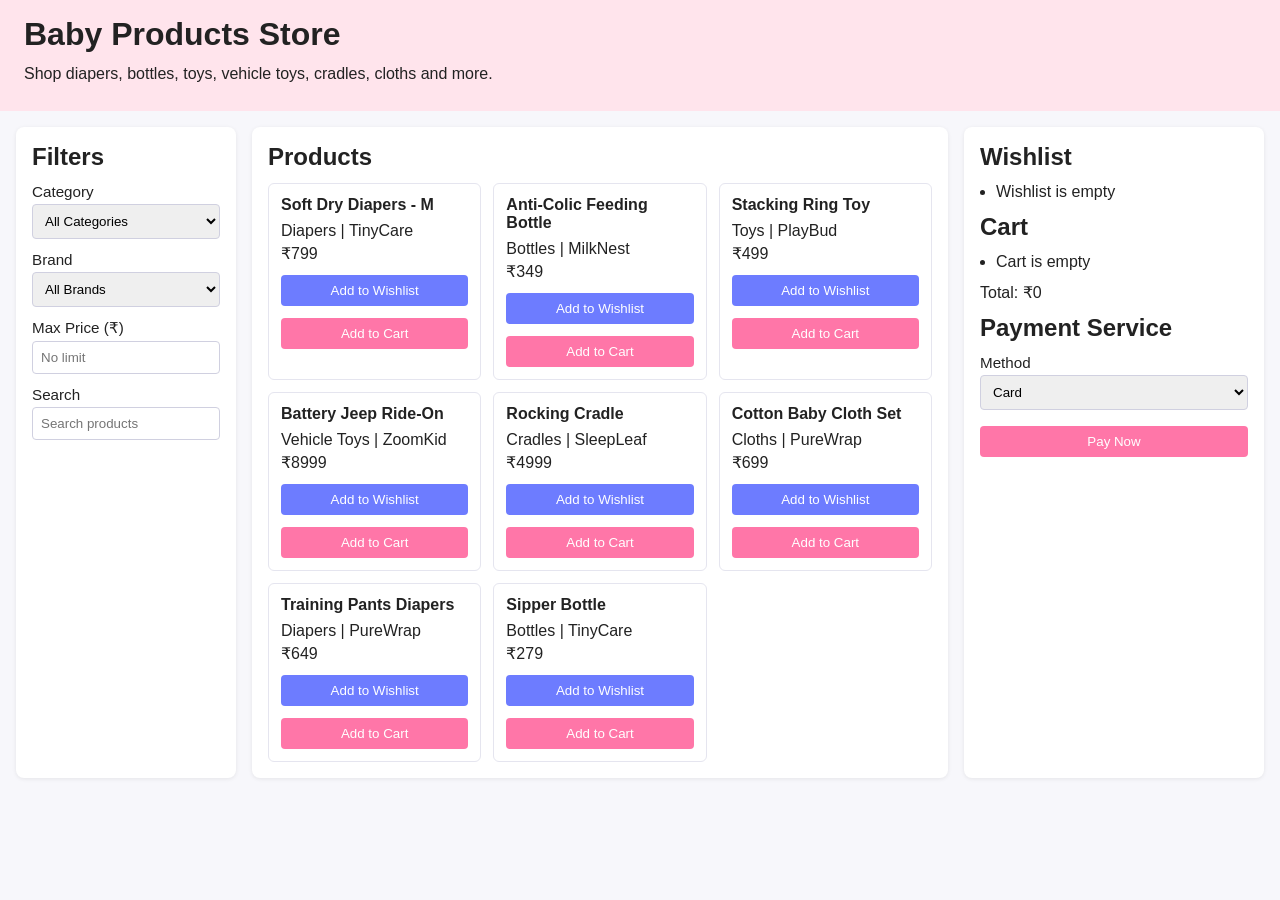
==== index.html @ fdb90191 "Add minimal baby products e-commerce UI" ====
<!doctype html>
<html lang="en">
  <head>
    <meta charset="UTF-8" />
    <meta name="viewport" content="width=device-width, initial-scale=1.0" />
    <title>Baby Products Store</title>
    <link rel="stylesheet" href="styles.css" />
  </head>
  <body>
    <header>
      <h1>Baby Products Store</h1>
      <p>Shop diapers, bottles, toys, vehicle toys, cradles, cloths and more.</p>
    </header>

    <main class="layout">
      <section class="panel filters">
        <h2>Filters</h2>
        <label>
          Category
          <select id="categoryFilter">
            <option value="all">All Categories</option>
          </select>
        </label>

        <label>
          Brand
          <select id="brandFilter">
            <option value="all">All Brands</option>
          </select>
        </label>

        <label>
          Max Price (₹)
          <input id="priceFilter" type="number" min="0" placeholder="No limit" />
        </label>

        <label>
          Search
          <input id="searchFilter" type="search" placeholder="Search products" />
        </label>
      </section>

      <section class="panel products">
        <h2>Products</h2>
        <div id="productList" class="product-list"></div>
      </section>

      <section class="panel side">
        <div>
          <h2>Wishlist</h2>
          <ul id="wishlistList"></ul>
        </div>

        <div>
          <h2>Cart</h2>
          <ul id="cartList"></ul>
          <p id="cartTotal">Total: ₹0</p>
        </div>

        <div>
          <h2>Payment Service</h2>
          <label>
            Method
            <select id="paymentMethod">
              <option value="card">Card</option>
              <option value="upi">UPI</option>
              <option value="cod">Cash on Delivery</option>
            </select>
          </label>
          <button id="checkoutButton">Pay Now</button>
          <p id="paymentStatus" aria-live="polite"></p>
        </div>
      </section>
    </main>

    <script src="app.js"></script>
  </body>
</html>
---- styles.css ----
:root {
  color-scheme: light;
  font-family: Arial, sans-serif;
}

body {
  margin: 0;
  background: #f7f7fb;
  color: #222;
}

header {
  background: #ffe4ec;
  padding: 1rem 1.5rem;
}

h1,
h2,
p {
  margin: 0 0 0.75rem;
}

.layout {
  display: grid;
  gap: 1rem;
  padding: 1rem;
  grid-template-columns: 220px 1fr 300px;
}

.panel {
  background: #fff;
  border-radius: 8px;
  padding: 1rem;
  box-shadow: 0 1px 4px rgb(0 0 0 / 0.08);
}

label {
  display: block;
  margin-bottom: 0.75rem;
  font-size: 0.95rem;
}

input,
select,
button {
  width: 100%;
  margin-top: 0.25rem;
  padding: 0.5rem;
  border: 1px solid #d0d0e0;
  border-radius: 4px;
  box-sizing: border-box;
}

button {
  background: #ff76a8;
  color: #fff;
  border: 0;
  cursor: pointer;
}

button.secondary {
  background: #6d7cff;
}

.product-list {
  display: grid;
  grid-template-columns: repeat(auto-fill, minmax(210px, 1fr));
  gap: 0.75rem;
}

.product {
  border: 1px solid #e5e5ef;
  border-radius: 6px;
  padding: 0.75rem;
}

.product h3 {
  margin: 0 0 0.5rem;
  font-size: 1rem;
}

.product p {
  margin: 0.25rem 0;
}

.product .actions {
  display: grid;
  gap: 0.5rem;
  margin-top: 0.5rem;
}

ul {
  margin: 0 0 0.75rem;
  padding-left: 1rem;
}

#paymentStatus {
  margin-top: 0.75rem;
  min-height: 1.25rem;
  font-weight: 700;
}

@media (max-width: 980px) {
  .layout {
    grid-template-columns: 1fr;
  }
}
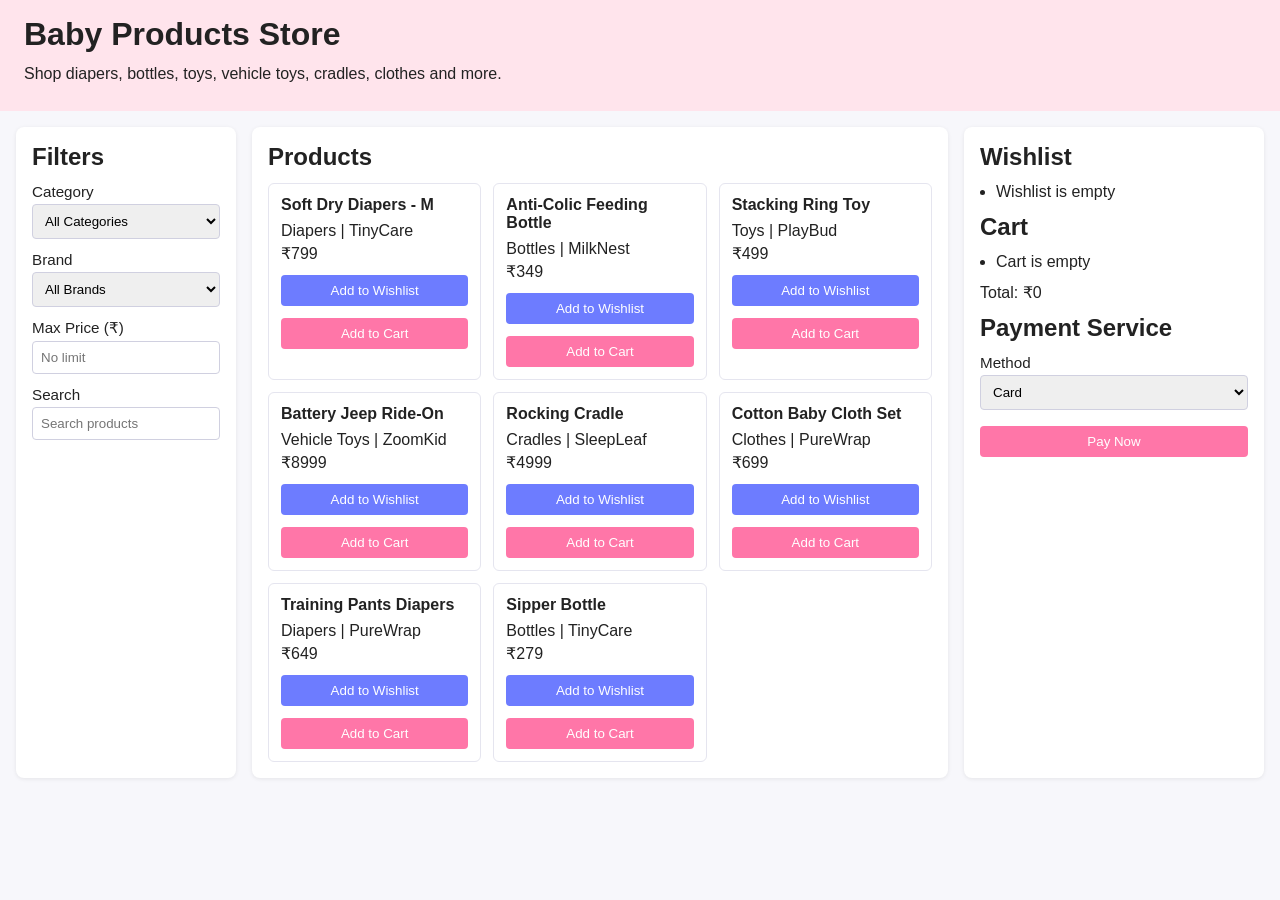
==== commit f039989d: "Use consistent clothes terminology" ====
--- a/index.html
+++ b/index.html
@@ -9,7 +9,7 @@
   <body>
     <header>
       <h1>Baby Products Store</h1>
-      <p>Shop diapers, bottles, toys, vehicle toys, cradles, cloths and more.</p>
+      <p>Shop diapers, bottles, toys, vehicle toys, cradles, clothes and more.</p>
     </header>
 
     <main class="layout">
